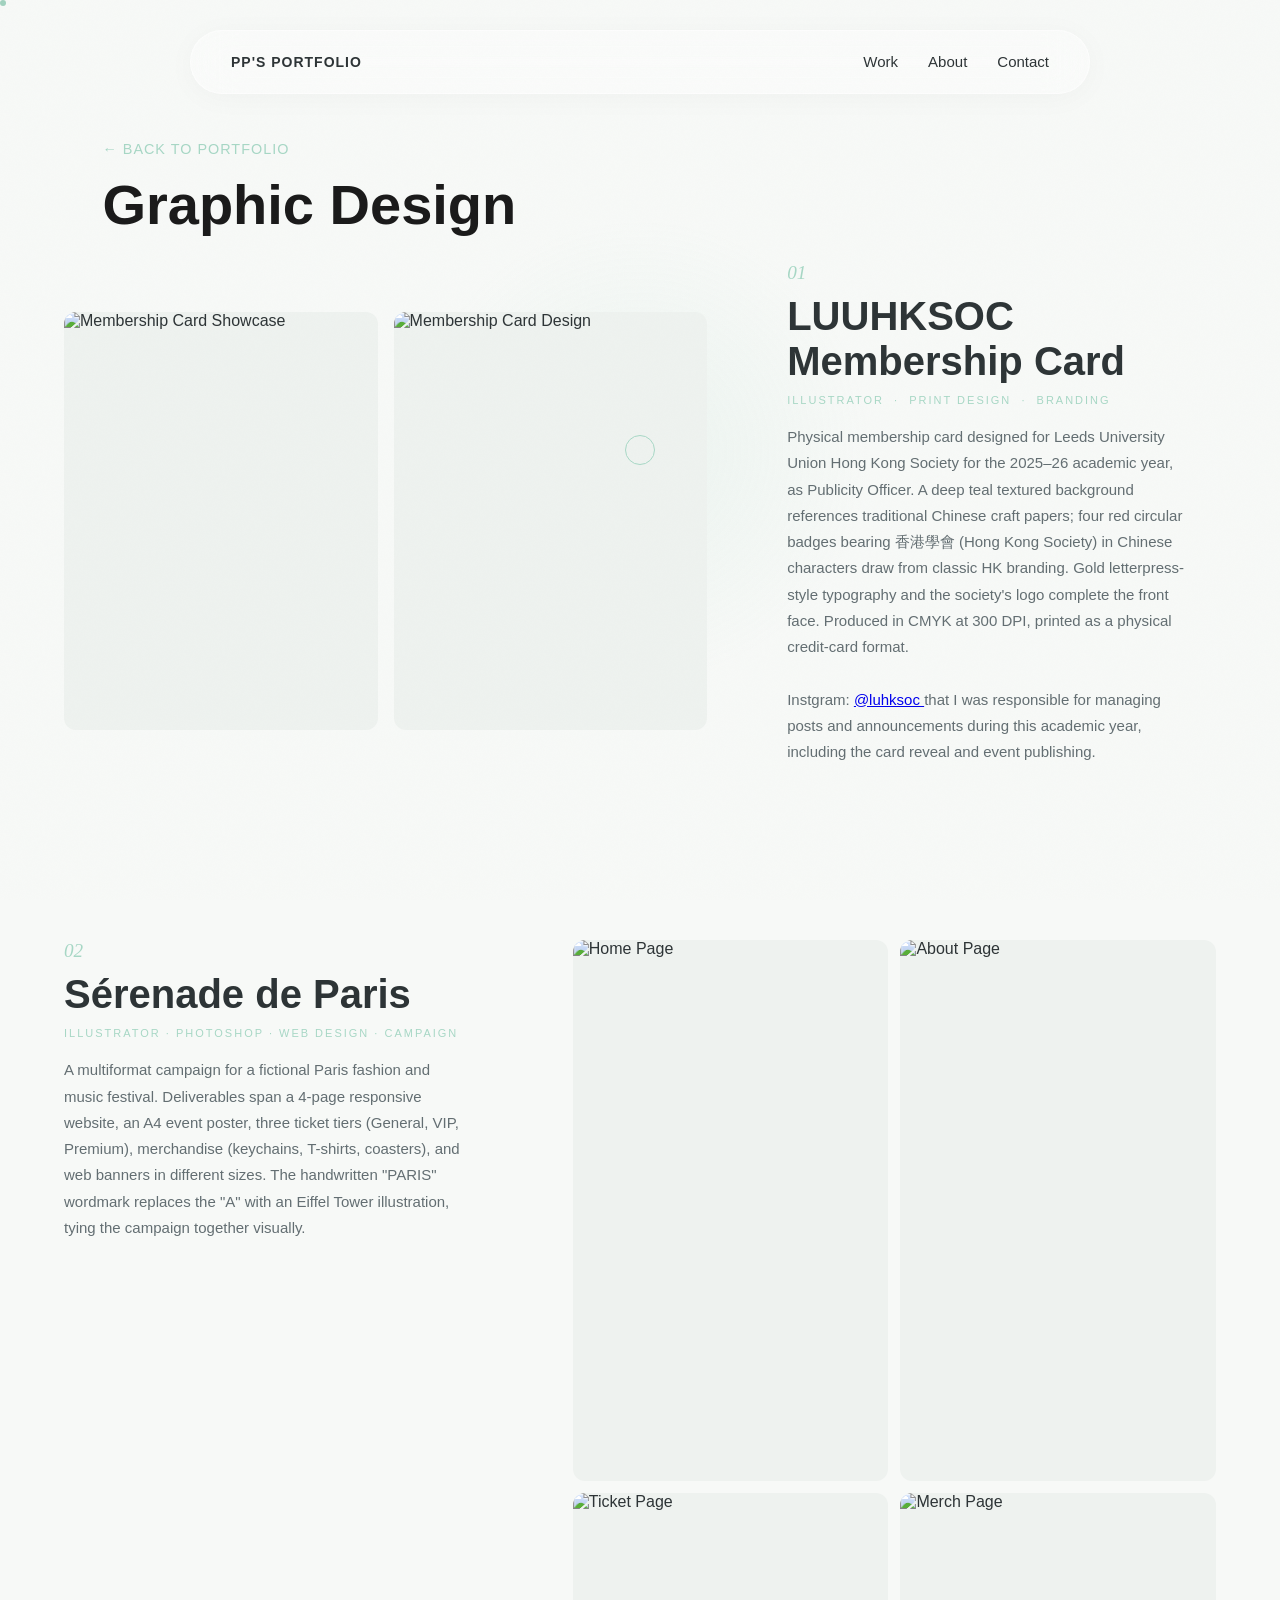
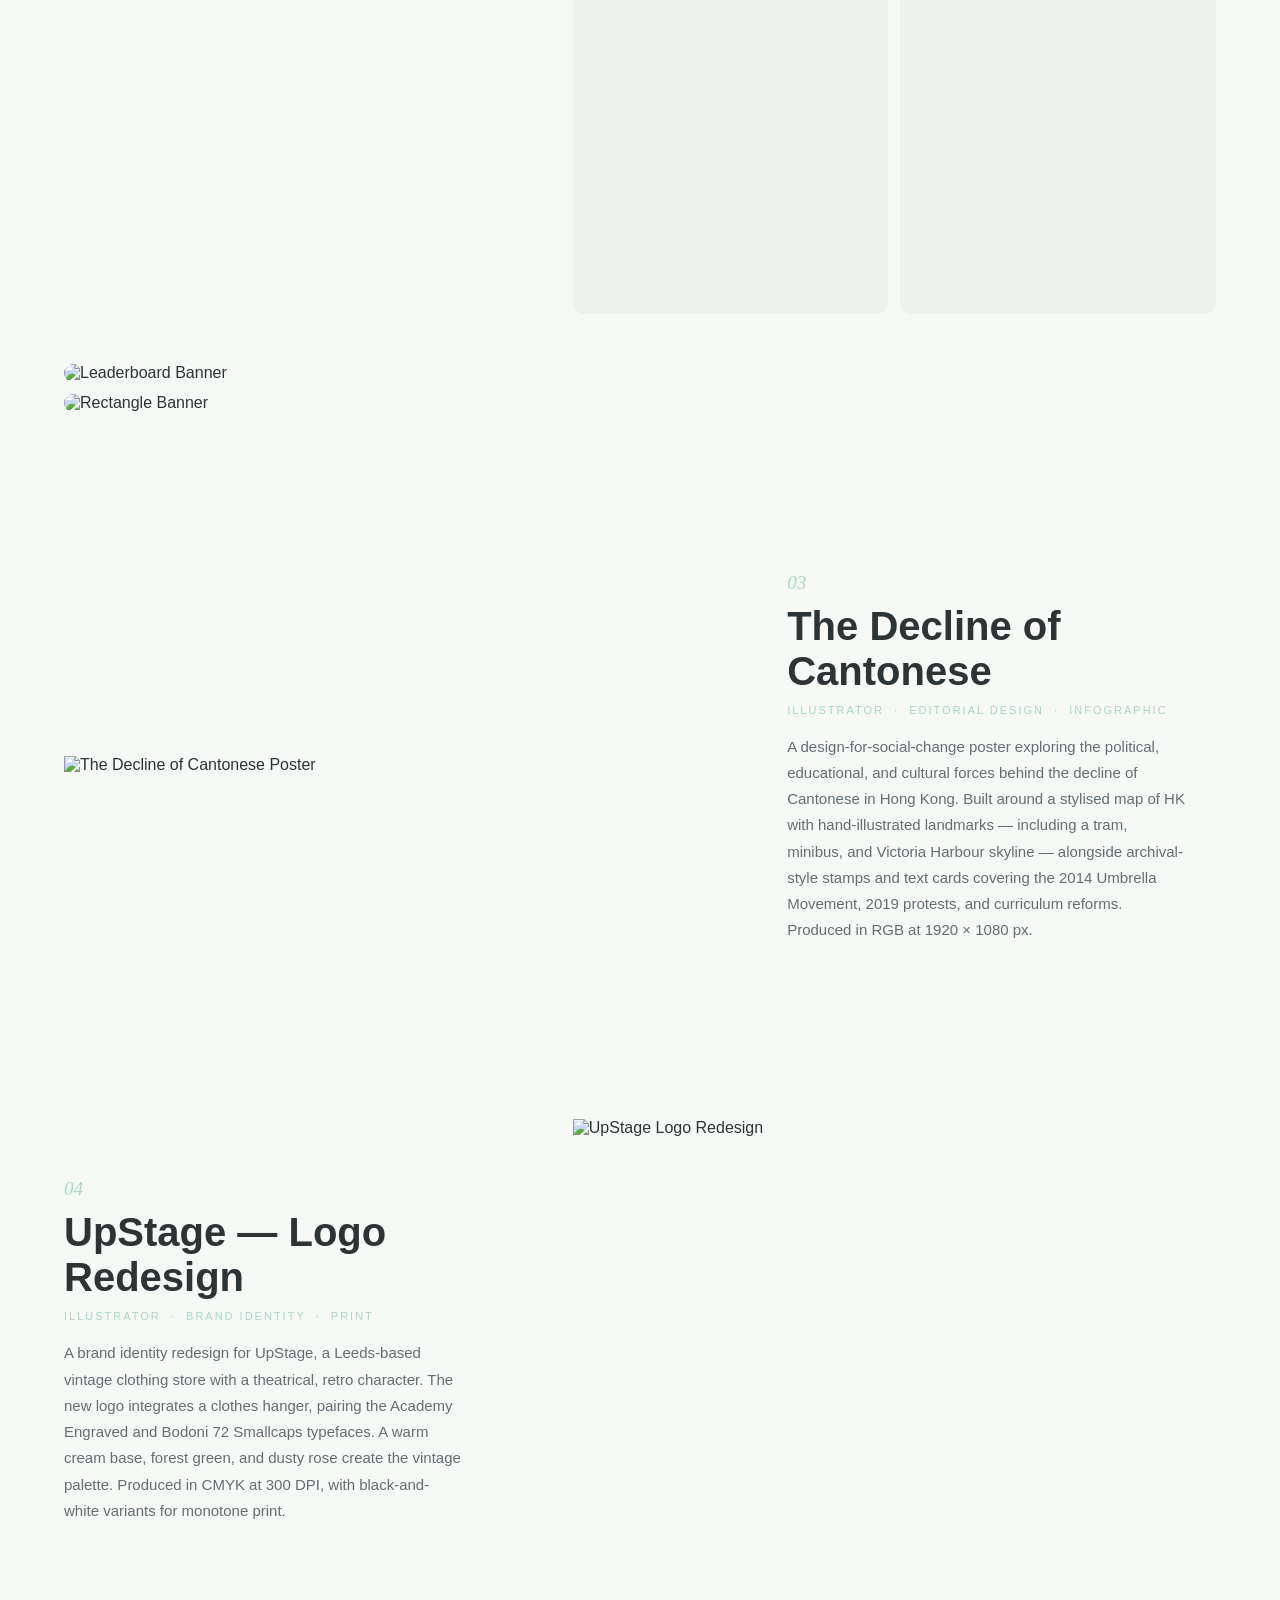
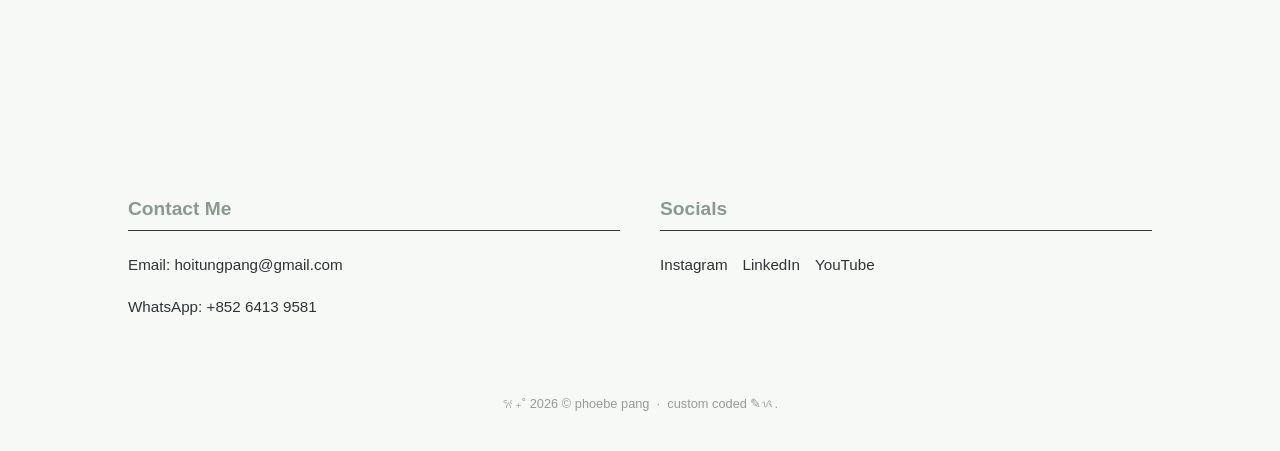
==== graphic-design.html @ 283bd174 "Add files via upload" ====
<!doctype html>
<html lang="zh-Hant">
  <head>
    <meta charset="UTF-8" />
    <meta name="viewport" content="width=device-width, initial-scale=1.0" />
    <title>Graphic Design | PP's Portfolio</title>
    <link rel="preconnect" href="https://fonts.googleapis.com" />
    <link rel="preconnect" href="https://fonts.gstatic.com" crossorigin />
    <link
      href="https://fonts.googleapis.com/css2?family=Fraunces:ital,opsz,wght@0,9..144,700;0,9..144,900;1,9..144,400;1,9..144,700&display=swap"
      rel="stylesheet"
    />
    <link rel="stylesheet" href="style.css" />
    <style>
      /* ── 此頁面專用樣式 ── */

      .entry-tags {
        font-size: 11px;
        letter-spacing: 2px;
        text-transform: uppercase;
        color: #a7d7c5;
        margin: 8px 0 18px 0;
        font-weight: 500;
      }

      .entry-desc {
        font-size: 15px;
        line-height: 1.75;
        color: #636e72;
        max-width: 400px;
      }

      .entry-image {
        cursor: zoom-in;
      }

      /* ── Sérenade de Paris ── */
      .graphic-entry-campaign {
        display: flex;
        flex-direction: column;
        gap: 50px;
      }

      .campaign-top {
        display: grid;
        grid-template-columns: 1fr 1.5fr;
        gap: 80px;
        align-items: start;
      }

      .campaign-grid {
        display: grid;
        grid-template-columns: repeat(2, 1fr);
        gap: 12px;
      }

      .campaign-grid-item {
        overflow: hidden;
        border-radius: 12px;
        cursor: zoom-in;
        background: #eef2ef;
        transition:
          transform 0.4s cubic-bezier(0.16, 1, 0.3, 1),
          box-shadow 0.4s ease;
      }

      .campaign-grid-item:hover {
        transform: translateY(-4px) scale(1.01);
        box-shadow: 0 12px 30px rgba(0, 0, 0, 0.1);
      }

      .campaign-grid-item img {
        width: 100%;
        height: 100%;
        object-fit: cover;
        display: block;
      }

      .campaign-banners {
        display: flex;
        flex-direction: column;
        gap: 12px;
      }

      .banner-item {
        border-radius: 12px;
        overflow: hidden;
        cursor: zoom-in;
        transition: transform 0.3s ease;
      }

      .banner-item:hover {
        transform: scale(1.01);
      }

      .banner-item img {
        width: 100%;
        display: block;
        object-fit: cover;
      }

      /* ── 雙圖橫排（Membership Card）── */
      .dual-image {
        display: grid;
        grid-template-columns: 1fr 1fr;
        gap: 16px;
      }

      .dual-image .campaign-grid-item {
        aspect-ratio: 3 / 4;
      }

      .graphic-list {
        gap: 160px;
      }

      /* ── Lightbox ── */
      #lightbox {
        display: none;
        position: fixed;
        inset: 0;
        background: rgba(0, 0, 0, 0.96);
        backdrop-filter: blur(16px);
        z-index: 9998;
        justify-content: center;
        align-items: center;
      }

      #lightbox img {
        max-width: 88vw;
        max-height: 88vh;
        border-radius: 12px;
        object-fit: contain;
        box-shadow: 0 24px 60px rgba(0, 0, 0, 0.5);
      }

      .lightbox-close {
        position: absolute;
        top: 28px;
        right: 36px;
        font-size: 36px;
        color: rgba(255, 255, 255, 0.7);
        cursor: pointer;
        line-height: 1;
        transition: color 0.2s;
      }

      .lightbox-close:hover {
        color: #a7d7c5;
      }

      @media (max-width: 768px) {
        .campaign-top {
          grid-template-columns: 1fr;
          gap: 30px;
        }
        .campaign-grid {
          grid-template-columns: 1fr 1fr;
        }
        .dual-image {
          grid-template-columns: 1fr;
        }
        .graphic-list {
          gap: 80px;
        }
      }
    </style>
  </head>
  <body>
    <div class="cursor-dot"></div>
    <div class="cursor-outline"></div>
    <div class="ambient-glow"></div>

    <!-- Lightbox -->
    <div id="lightbox" onclick="if (event.target === this) closeLightbox();">
      <span class="lightbox-close" onclick="closeLightbox()">×</span>
      <img id="lightbox-img" src="" alt="" />
    </div>

    <!-- 導航欄 -->
    <nav class="glass-nav">
      <a href="index.html" class="logo">PP'S PORTFOLIO</a>
      <ul class="nav-links">
        <li><a href="index.html#work">Work</a></li>
        <li><a href="index.html#about">About</a></li>
        <li><a href="graphic-design.html#contact">Contact</a></li>
      </ul>
    </nav>

    <!-- 頁面標題 -->
    <header class="detail-header">
      <a href="index.html" class="back-btn">← Back to Portfolio</a>
      <h1 class="compact-title">Graphic Design</h1>
    </header>

    <!-- 作品列表 -->
    <main class="gallery-container">
      <div class="graphic-list">
        <!-- ═══ 01: LUUHKSOC Membership Card ═══ -->
        <!-- reverse class + dual-image first → 圖左文右 -->
        <div class="graphic-entry reverse" data-reveal data-reveal-delay="0.05">
          <div class="dual-image">
            <div
              class="campaign-grid-item"
              onclick="openLightbox('assets/Membership_Card_Showcase.png')"
            >
              <img
                src="assets/Membership_Card_Showcase.png"
                alt="Membership Card Showcase"
              />
            </div>
            <div
              class="campaign-grid-item"
              onclick="openLightbox('assets/Membership_Card_Design.png')"
            >
              <img
                src="assets/Membership_Card_Design.png"
                alt="Membership Card Design"
              />
            </div>
          </div>
          <div class="entry-text">
            <span class="entry-num">01</span>
            <h3>LUUHKSOC Membership Card</h3>
            <p class="entry-tags">
              Illustrator &nbsp;·&nbsp; Print Design &nbsp;·&nbsp; Branding
            </p>
            <p class="entry-desc">
              Physical membership card designed for Leeds University Union Hong
              Kong Society for the 2025–26 academic year, as Publicity Officer.
              A deep teal textured background references traditional Chinese
              craft papers; four red circular badges bearing 香港學會 (Hong Kong
              Society) in Chinese characters draw from classic HK branding. Gold
              letterpress-style typography and the society's logo complete the
              front face. Produced in CMYK at 300 DPI, printed as a physical
              credit-card format. <br />
              <br />
              Instgram:
              <a
                href="https://www.instagram.com/luhksoc?utm_source=ig_web_button_share_sheet&igsh=ZDNlZDc0MzIxNw=="
                target="_blank"
                rel="noopener"
                >@luhksoc </a
              >that I was responsible for managing posts and announcements
              during this academic year, including the card reveal and event
              publishing.
            </p>
          </div>
        </div>

        <!-- ═══ 02: Sérenade de Paris — Multiformat Campaign ═══ -->
        <div
          class="graphic-entry-campaign"
          data-reveal
          data-reveal-delay="0.05"
        >
          <div class="campaign-top">
            <div class="entry-text">
              <span class="entry-num">02</span>
              <h3>Sérenade de Paris</h3>
              <p class="entry-tags">
                Illustrator · Photoshop · Web Design · Campaign
              </p>
              <p class="entry-desc">
                A multiformat campaign for a fictional Paris fashion and music
                festival. Deliverables span a 4-page responsive website, an A4
                event poster, three ticket tiers (General, VIP, Premium),
                merchandise (keychains, T-shirts, coasters), and web banners in
                different sizes. The handwritten "PARIS" wordmark replaces the
                "A" with an Eiffel Tower illustration, tying the campaign
                together visually.
              </p>
            </div>

            <div class="campaign-grid">
              <div
                class="campaign-grid-item"
                style="aspect-ratio: 683/1170"
                onclick="openLightbox('assets/Website_Page_1.png')"
              >
                <img src="assets/Website_Page_1.png" alt="Home Page" />
              </div>
              <div
                class="campaign-grid-item"
                style="aspect-ratio: 683/1170"
                onclick="openLightbox('assets/Website_Page_2.png')"
              >
                <img src="assets/Website_Page_2.png" alt="About Page" />
              </div>
              <div
                class="campaign-grid-item"
                style="aspect-ratio: 3/4"
                onclick="openLightbox('assets/Website_Page_3.png')"
              >
                <img src="assets/Website_Page_3.png" alt="Ticket Page" />
              </div>
              <div
                class="campaign-grid-item"
                style="aspect-ratio: 3/4"
                onclick="openLightbox('assets/Website_Page_4.png')"
              >
                <img src="assets/Website_Page_4.png" alt="Merch Page" />
              </div>
            </div>
          </div>

          <div class="campaign-banners">
            <div
              class="banner-item"
              onclick="openLightbox('assets/Web_Banner_3.png')"
            >
              <img src="assets/Web_Banner_3.png" alt="Leaderboard Banner" />
            </div>
            <div
              class="banner-item"
              onclick="openLightbox('assets/Web_Banner_2.png')"
            >
              <img src="assets/Web_Banner_2.png" alt="Rectangle Banner" />
            </div>
          </div>
        </div>

        <!-- ═══ 03: The Decline of Cantonese ═══ -->
        <!-- 原圖是直幅 1840×2600，用 aspect-ratio:auto + object-fit:contain 顯示完整 -->
        <div class="graphic-entry reverse" data-reveal data-reveal-delay="0.05">
          <div
            class="entry-image"
            style="
              aspect-ratio: auto;
              max-width: 100%;
              background: transparent;
              overflow: visible;
            "
            onclick="openLightbox('assets/The_Decline_of_Cantonese_Poster.jpg')"
          >
            <img
              src="assets/The_Decline_of_Cantonese_Poster.jpg"
              alt="The Decline of Cantonese Poster"
              style="
                width: 100%;
                height: auto;
                object-fit: contain;
                display: block;
              "
            />
          </div>
          <div class="entry-text">
            <span class="entry-num">03</span>
            <h3>The Decline of Cantonese</h3>
            <p class="entry-tags">
              Illustrator &nbsp;·&nbsp; Editorial Design &nbsp;·&nbsp;
              Infographic
            </p>
            <p class="entry-desc">
              A design-for-social-change poster exploring the political,
              educational, and cultural forces behind the decline of Cantonese
              in Hong Kong. Built around a stylised map of HK with
              hand-illustrated landmarks — including a tram, minibus, and
              Victoria Harbour skyline — alongside archival-style stamps and
              text cards covering the 2014 Umbrella Movement, 2019 protests, and
              curriculum reforms. Produced in RGB at 1920 × 1080 px.
            </p>
          </div>
        </div>

        <!-- ═══ 04: UpStage Logo Redesign ═══ -->
        <!-- 透明底 logo：移除背景色和邊框，aspect-ratio 1/1 配合圓形設計 -->
        <div class="graphic-entry" data-reveal>
          <div class="entry-text">
            <span class="entry-num">04</span>
            <h3>UpStage — Logo Redesign</h3>
            <p class="entry-tags">
              Illustrator &nbsp;·&nbsp; Brand Identity &nbsp;·&nbsp; Print
            </p>
            <p class="entry-desc">
              A brand identity redesign for UpStage, a Leeds-based vintage
              clothing store with a theatrical, retro character. The new logo
              integrates a clothes hanger, pairing the Academy Engraved and
              Bodoni 72 Smallcaps typefaces. A warm cream base, forest green,
              and dusty rose create the vintage palette. Produced in CMYK at 300
              DPI, with black-and-white variants for monotone print.
            </p>
          </div>
          <div
            class="entry-image"
            style="
              aspect-ratio: 1/1;
              background: transparent;
              border: none;
              max-width: 480px;
            "
            onclick="openLightbox('assets/UpStage_Logo_Redesign.png')"
          >
            <img
              src="assets/UpStage_Logo_Redesign.png"
              alt="UpStage Logo Redesign"
              style="object-fit: contain"
            />
          </div>
        </div>
      </div>
    </main>

    <!-- Footer -->
    <footer class="minimal-footer" id="contact">
      <div class="footer-container">
        <div class="footer-column">
          <h3 class="footer-title">Contact Me</h3>
          <div class="footer-line"></div>
          <p>
            Email:
            <a href="mailto:hoitungpang@gmail.com">hoitungpang@gmail.com</a>
          </p>
          <p>WhatsApp: <a href="tel:+85264139581">+852 6413 9581</a></p>
        </div>
        <div class="footer-column">
          <h3 class="footer-title">Socials</h3>
          <div class="footer-line"></div>
          <div class="social-icons">
            <a href="https://instagram.com/phoebepangs">Instagram</a>
            <a href="https://www.linkedin.com/in/phoebe-pangs">LinkedIn</a>
            <a href="https://www.youtube.com/@phoebepaang">YouTube</a>
          </div>
        </div>
      </div>
      <div class="footer-copyright">
        𐙚₊˚ 2026 © phoebe pang &nbsp;·&nbsp; custom coded ✎ᝰ.
      </div>
    </footer>

    <script src="script.js"></script>
  </body>
</html>
---- style.css ----
/* ================================================================
   STYLE.CSS — Phoebe Pang Portfolio
   包含：主頁樣式 + 詳細頁樣式 + 動畫效果
   主色：#a7d7c5（薄荷綠）/ 背景：#f7f9f7
================================================================ */

/* ────────────────────────────────────────────────────────────
   CSS 全域變數
──────────────────────────────────────────────────────────── */
:root {
  --green: #a7d7c5;
  --green-soft: rgba(167, 215, 197, 0.2);
  --green-dim: rgba(167, 215, 197, 0.12);
  --bg: #f7f9f7;
  --bg-white: #ffffff;
  --text: #2d3436;
  --text-light: #636e72;
  --text-muted: #b2bec3;
  --radius-card: 24px;
  --radius-pill: 100px;
  --ease-spring: cubic-bezier(0.16, 1, 0.3, 1);
}

/* ────────────────────────────────────────────────────────────
   重置與基礎
──────────────────────────────────────────────────────────── */
*,
*::before,
*::after {
  box-sizing: border-box;
}

html,
body {
  cursor: none;
  margin: 0;
  overflow-x: hidden;
}

body {
  background-color: var(--bg);
  font-family: -apple-system, BlinkMacSystemFont, "Segoe UI", sans-serif;
  color: var(--text);
}

img,
video {
  max-width: 100%;
  height: auto;
  object-fit: cover;
}

/* 全頁噪點紋理疊加（非常淡，增加紙質感） */
body::after {
  content: "";
  position: fixed;
  inset: 0;
  pointer-events: none;
  z-index: 9997;
  opacity: 0.018;
  background-image: url("data:image/svg+xml,%3Csvg viewBox='0 0 256 256' xmlns='http://www.w3.org/2000/svg'%3E%3Cfilter id='noise'%3E%3CfeTurbulence type='fractalNoise' baseFrequency='0.9' numOctaves='4' stitchTiles='stitch'/%3E%3C/filter%3E%3Crect width='100%25' height='100%25' filter='url(%23noise)'/%3E%3C/svg%3E");
  background-size: 180px 180px;
}

/* ────────────────────────────────────────────────────────────
   自訂鼠標
──────────────────────────────────────────────────────────── */

/* 內層實心點 */
.cursor-dot {
  width: 6px;
  height: 6px;
  background-color: var(--green);
  position: fixed;
  top: 0;
  left: 0;
  pointer-events: none;
  z-index: 10002;
  border-radius: 50%;
  mix-blend-mode: multiply;
  transition:
    transform 0.15s ease,
    width 0.3s ease,
    height 0.3s ease;
}

/* 外層平滑圓環 */
.cursor-outline {
  width: 30px;
  height: 30px;
  border: 1.5px solid var(--green);
  position: fixed;
  top: 0;
  left: 0;
  pointer-events: none;
  z-index: 10001;
  border-radius: 50%;
  transform: translate(-50%, -50%);
  transition:
    width 0.3s ease,
    height 0.3s ease,
    background-color 0.3s ease,
    border 0.3s ease;
}

/* Hover 連結時：圓環放大 */
.cursor-active,
body.cursor-on-link .cursor-outline {
  width: 52px;
  height: 52px;
  background: rgba(167, 215, 197, 0.12);
  border-color: rgba(167, 215, 197, 0.7);
}

/* Hover 連結時：內點縮小消失 */
body.cursor-on-link .cursor-dot {
  transform: translate(0, 0) scale(0);
}

/* Lightbox 開啟時：強制鼠標可見 */
body.cursor-bright .cursor-dot,
body.cursor-bright .cursor-outline {
  display: block !important;
  visibility: visible !important;
  opacity: 1 !important;
  mix-blend-mode: normal !important;
  z-index: 10005 !important;
}

body.cursor-bright .cursor-dot {
  background-color: var(--green) !important;
  box-shadow: 0 0 15px var(--green) !important;
}

body.cursor-bright .cursor-outline {
  border: 2px solid var(--green) !important;
  background-color: rgba(167, 215, 197, 0.3) !important;
}

/* ────────────────────────────────────────────────────────────
   環境光暈（跟隨鼠標移動的淡綠光）
──────────────────────────────────────────────────────────── */
.ambient-glow {
  position: fixed;
  width: 480px;
  height: 480px;
  border-radius: 50%;
  background: radial-gradient(
    circle,
    rgba(167, 215, 197, 0.13) 0%,
    transparent 68%
  );
  pointer-events: none;
  z-index: 0;
  transform: translate(-50%, -50%);
  top: 50%;
  left: 50%;
  transition:
    top 0.9s var(--ease-spring),
    left 0.9s var(--ease-spring);
}

/* ────────────────────────────────────────────────────────────
   導航欄
──────────────────────────────────────────────────────────── */
.glass-nav {
  position: fixed;
  top: 30px;
  left: 50%;
  transform: translateX(-50%);
  width: 85%;
  max-width: 900px;
  height: 64px;
  display: flex;
  align-items: center;
  justify-content: space-between;
  padding: 0 40px;
  border-radius: var(--radius-pill);
  background: rgba(255, 255, 255, 0.4);
  backdrop-filter: blur(20px);
  -webkit-backdrop-filter: blur(20px);
  border: 1px solid rgba(255, 255, 255, 0.5);
  box-shadow: 0 4px 30px rgba(0, 0, 0, 0.03);
  z-index: 1000;
  transition:
    box-shadow 0.4s ease,
    background 0.4s ease;
}

/* Logo */
.logo {
  font-weight: 700;
  letter-spacing: 1px;
  font-size: 14px;
  text-decoration: none;
  color: inherit;
}

/* 導航連結清單 */
.nav-links {
  display: flex;
  gap: 30px;
  list-style: none;
  margin: 0;
  padding: 0;
}

.nav-links a {
  text-decoration: none;
  color: var(--text);
  font-weight: 500;
  font-size: 15px;
  transition: color 0.3s ease;
}

.nav-links a:hover {
  color: var(--green);
}

/* ────────────────────────────────────────────────────────────
   主角區 (Hero)
──────────────────────────────────────────────────────────── */
.hero {
  height: 100vh;
  min-height: 560px; /* 最小高度，確保手機不會太扁 */
  position: relative;
  overflow: hidden;
  display: flex;
  flex-direction: column;
  justify-content: center;
  align-items: center;
  text-align: center;
  padding-top: 100px;
  padding-bottom: 60px; /* 底部留空給 scroll hint */
}

/* 超大背景裝飾字（outline 透明感） */
.hero-bg-text {
  position: absolute;
  font-family: "Fraunces", Georgia, serif;
  font-size: clamp(90px, 17vw, 200px);
  font-weight: 900;
  font-style: italic;
  color: transparent;
  -webkit-text-stroke: 1.5px rgba(167, 215, 197, 0.18);
  top: 50%;
  left: 50%;
  transform: translate(-50%, -50%);
  white-space: nowrap;
  pointer-events: none;
  user-select: none;
  letter-spacing: -0.01em;
  z-index: 0;
}

/* Hero 主內容區 */
.hero-content {
  position: relative;
  z-index: 1;
}

/* 小眉頭文字 */
.hero-eyebrow {
  font-size: 11px;
  letter-spacing: 3px;
  text-transform: uppercase;
  color: var(--green);
  margin: 0 0 28px 0;
  position: relative;
  z-index: 1;
}

/* 姓名大標題（Fraunces 展示字體） */
.hero-name {
  font-family: "Fraunces", Georgia, serif;
  font-size: clamp(4rem, 9vw, 8rem);
  font-weight: 900;
  line-height: 0.92;
  letter-spacing: -0.03em;
  margin: 0 0 32px 0;
  position: relative;
  z-index: 1;
  color: #1a1a1a;
}

.hero-name .name-plain {
  display: block;
}

/* Pang：斜體綠色 */
.hero-name .name-italic {
  display: block;
  font-style: italic;
  color: var(--green);
}

/* 副標題技能列表 */
.hero-sub {
  font-size: 13px;
  letter-spacing: 1.5px;
  color: #888;
  text-transform: uppercase;
  position: relative;
  z-index: 1;
  margin: 0;
}

/* Scroll 指示器（hero 底部） */
.scroll-hint {
  position: absolute;
  bottom: 40px;
  left: 50%;
  transform: translateX(-50%);
  display: flex;
  flex-direction: column;
  align-items: center;
  gap: 10px;
  z-index: 1;
}

.scroll-hint span {
  font-size: 9px;
  letter-spacing: 3px;
  text-transform: uppercase;
  color: var(--text-muted);
}

/* 脈動細線 */
.scroll-line {
  width: 1px;
  height: 50px;
  background: linear-gradient(to bottom, var(--green), transparent);
  animation: scroll-pulse 2s ease-in-out infinite;
}

@keyframes scroll-pulse {
  0%,
  100% {
    opacity: 0.4;
    transform: scaleY(1);
  }
  50% {
    opacity: 1;
    transform: scaleY(1.1);
  }
}

/* ────────────────────────────────────────────────────────────
   浮動裝飾粒子
──────────────────────────────────────────────────────────── */
.floating-shapes {
  position: absolute;
  inset: 0;
  pointer-events: none;
  z-index: 0;
  overflow: hidden;
}

.shape {
  position: absolute;
  border-radius: 50%;
  opacity: 0;
}

/* 實心圓點 */
.shape.dot {
  background: rgba(167, 215, 197, 0.55);
  animation: float-drift-dot linear infinite;
}

/* 空心圓環 */
.shape.ring {
  border: 1.5px solid rgba(167, 215, 197, 0.38);
  background: transparent;
  animation: float-drift-ring linear infinite;
}

/* ✦ 星號符號 */
.shape.plus {
  font-size: 10px;
  color: rgba(167, 215, 197, 0.45);
  border-radius: 0;
  background: none;
  animation: float-drift-plus linear infinite;
  font-family: sans-serif;
  line-height: 1;
}

@keyframes float-drift-dot {
  0% {
    opacity: 0;
    transform: translateY(20px) scale(0.6);
  }
  15% {
    opacity: 0.8;
  }
  85% {
    opacity: 0.6;
  }
  100% {
    opacity: 0;
    transform: translateY(-80px) scale(1);
  }
}

@keyframes float-drift-ring {
  0% {
    opacity: 0;
    transform: translateY(0px) rotate(0deg) scale(0.7);
  }
  20% {
    opacity: 0.7;
  }
  80% {
    opacity: 0.5;
  }
  100% {
    opacity: 0;
    transform: translateY(-100px) rotate(180deg) scale(1.1);
  }
}

@keyframes float-drift-plus {
  0% {
    opacity: 0;
    transform: translateY(15px) rotate(0deg);
  }
  20% {
    opacity: 0.7;
  }
  80% {
    opacity: 0.5;
  }
  100% {
    opacity: 0;
    transform: translateY(-70px) rotate(90deg);
  }
}

/* ────────────────────────────────────────────────────────────
   Hero 入場動畫（.fade-up 類）
──────────────────────────────────────────────────────────── */
.fade-up {
  opacity: 0;
  transform: translateY(28px);
  animation: fade-up-in 0.8s var(--ease-spring) forwards;
  animation-delay: var(--delay, 0s);
}

@keyframes fade-up-in {
  to {
    opacity: 1;
    transform: translateY(0);
  }
}

/* ────────────────────────────────────────────────────────────
   Marquee 字幕帶（Hero 下方）
──────────────────────────────────────────────────────────── */
.marquee-strip {
  overflow: hidden;
  padding: 18px 0;
  background: rgba(167, 215, 197, 0.06);
  border-top: 1px solid rgba(167, 215, 197, 0.2);
  border-bottom: 1px solid rgba(167, 215, 197, 0.2);
  position: relative;
  z-index: 2;
}

.marquee-track {
  display: flex;
  width: 100%;
  overflow: hidden;
}

.marquee-inner {
  display: flex;
  align-items: center;
  gap: 40px;
  white-space: nowrap;
  animation: marquee-scroll 28s linear infinite;
  flex-shrink: 0;
}

.marquee-inner span {
  font-size: 10px;
  letter-spacing: 3px;
  text-transform: uppercase;
  color: var(--green);
  font-weight: 500;
}

.marquee-inner .dot-sep {
  font-size: 7px;
  opacity: 0.6;
  letter-spacing: 0;
}

/* Hover 時暫停 */
.marquee-strip:hover .marquee-inner {
  animation-play-state: paused;
}

@keyframes marquee-scroll {
  0% {
    transform: translateX(0);
  }
  100% {
    transform: translateX(-50%);
  }
}

/* ────────────────────────────────────────────────────────────
   滾動顯現動畫（IntersectionObserver 加上 .revealed 類）
──────────────────────────────────────────────────────────── */
[data-reveal] {
  opacity: 0;
  transform: translateY(36px);
  transition:
    opacity 0.75s var(--ease-spring),
    transform 0.75s var(--ease-spring);
  transition-delay: var(--reveal-delay, 0s);
}

[data-reveal].revealed {
  opacity: 1;
  transform: translateY(0);
}

/* ────────────────────────────────────────────────────────────
   作品區
──────────────────────────────────────────────────────────── */
.work-section {
  padding: 80px 18%;
  max-width: 1200px;
  margin: 0 auto;
  background-color: var(--bg);
}

/* 2 欄網格 */
.work-grid {
  display: grid;
  grid-template-columns: repeat(2, 1fr);
  gap: 60px 80px;
}

/* 專案圖片容器 */
.project-image {
  position: relative;
  width: 100%;
  aspect-ratio: 1 / 1;
  background: #eef2ef;
  overflow: hidden;
  border-radius: var(--radius-card);
  transition: all 0.6s var(--ease-spring);
}

/* 圖片：填滿容器不變形 */
.project-image img {
  width: 100%;
  height: 100%;
  object-fit: cover;
  display: block;
  transition: transform 0.7s var(--ease-spring);
}

/* Hover 時圖片放大 */
.project-card:hover .project-image img {
  transform: scale(1.07);
}

/* Hover overlay（"View Project →" 文字浮現） */
.card-overlay {
  position: absolute;
  inset: 0;
  background: rgba(167, 215, 197, 0.18);
  backdrop-filter: blur(3px);
  -webkit-backdrop-filter: blur(3px);
  display: flex;
  align-items: flex-end;
  padding: 24px;
  opacity: 0;
  transform: translateY(6px);
  transition:
    opacity 0.35s ease,
    transform 0.35s ease;
  border-radius: var(--radius-card);
}

.card-overlay span {
  color: #fff;
  font-size: 12px;
  letter-spacing: 2px;
  text-transform: uppercase;
  font-weight: 600;
  text-shadow: 0 1px 8px rgba(0, 0, 0, 0.2);
}

.project-card:hover .card-overlay {
  opacity: 1;
  transform: translateY(0);
}

/* 玻璃數字標籤 */
.glass-tag {
  position: absolute;
  top: 20px;
  right: 20px;
  padding: 7px 14px;
  background: rgba(255, 255, 255, 0.55);
  backdrop-filter: blur(12px);
  -webkit-backdrop-filter: blur(12px);
  border: 1px solid rgba(255, 255, 255, 0.85);
  border-radius: 50px;
  font-family: "Fraunces", serif;
  font-style: italic;
  font-size: 13px;
  color: #2d3436; /* 深色文字，淺色深色圖片都清晰 */
  font-weight: 600;
  box-shadow: 0 2px 12px rgba(0, 0, 0, 0.08); /* 輕微陰影增加層次感 */
}

/* 專案連結（包含已點擊過的狀態） */
.project-card,
.project-card:visited {
  text-decoration: none;
  color: inherit;
  display: block;
}

/* 專案資訊文字 */
.project-info p {
  font-size: 11px;
  letter-spacing: 1px;
  text-transform: uppercase;
  color: #aaa;
  margin: 12px 0 4px 0;
}

.project-info h3 {
  font-size: 1.1rem;
  font-weight: 700;
  margin: 0;
  color: var(--green);
  transition: color 0.3s ease;
}

.project-card:hover .project-info h3 {
  color: #89bfa9;
}

/* ────────────────────────────────────────────────────────────
   關於我
──────────────────────────────────────────────────────────── */
.about-section {
  padding: 150px 10%;
  background-color: var(--bg-white);
  position: relative;
  overflow: hidden;
}

/* 裝飾圓環（右上） */
.about-section::before {
  content: "";
  position: absolute;
  width: 350px;
  height: 350px;
  border-radius: 50%;
  border: 1px solid rgba(167, 215, 197, 0.12);
  top: -80px;
  right: -80px;
  pointer-events: none;
}

/* 裝飾圓環（左下） */
.about-section::after {
  content: "";
  position: absolute;
  width: 200px;
  height: 200px;
  border-radius: 50%;
  border: 1px solid rgba(167, 215, 197, 0.08);
  bottom: 60px;
  left: 5%;
  pointer-events: none;
}

/* 左右兩欄佈局 */
.about-container {
  display: grid;
  grid-template-columns: 1.2fr 0.8fr;
  gap: 100px;
  align-items: start;
}

/* [ About Me ] 標籤 */
.section-tag {
  font-size: 14px;
  color: var(--green);
  letter-spacing: 3px;
  margin-bottom: 40px;
  font-weight: 400;
}

/* 主要介紹文字 */
.main-bio {
  font-size: 32px;
  line-height: 1.4;
  font-weight: 500;
  margin-bottom: 30px;
  color: var(--text);
}

/* 詳細介紹段落 */
.sub-bio {
  font-size: 18px;
  line-height: 1.8;
  color: var(--text-light);
  max-width: 500px;
}

/* 技能/教育詳情群組 */
.detail-group {
  margin-bottom: 50px;
}

.detail-group h4 {
  font-size: 12px;
  text-transform: uppercase;
  letter-spacing: 2px;
  border-bottom: 1px solid #eee;
  padding-bottom: 10px;
  margin-bottom: 20px;
  color: var(--text-muted);
}

.detail-group ul {
  list-style: none;
  padding: 0;
}

.detail-group li,
.detail-group p {
  font-size: 16px;
  margin-bottom: 10px;
  color: var(--text);
}

/* ────────────────────────────────────────────────────────────
   頁腳
──────────────────────────────────────────────────────────── */
.minimal-footer {
  background-color: var(--bg);
  padding: 80px 10% 40px 10%;
  position: relative;
}

/* 兩欄並排 */
.footer-container {
  display: flex;
  justify-content: space-between;
  flex-wrap: wrap;
  gap: 40px;
}

.footer-column {
  flex: 1;
  min-width: 250px;
}

.footer-title {
  color: #8a9a8e;
  font-size: 1.2rem;
  font-weight: 700;
  margin-bottom: 10px;
}

/* 標題下方黑線 */
.footer-line {
  width: 100%;
  height: 1px;
  background-color: #333;
  margin-bottom: 20px;
}

.footer-column p,
.footer-column a {
  color: var(--text);
  text-decoration: none;
  line-height: 1.8;
  font-size: 0.95rem;
}

.footer-column a:hover {
  color: var(--green);
  transition: color 0.3s;
}

/* 社交媒體連結橫排 */
.social-icons {
  display: flex;
  gap: 15px;
  font-size: 1.5rem;
}

/* 版權聲明 */
.footer-copyright {
  margin-top: 60px;
  text-align: center;
  font-size: 0.8rem;
  color: #999;
}

/* ================================================================
   以下為詳細頁面樣式（video / programming / graphic / photo）
================================================================ */

/* ────────────────────────────────────────────────────────────
   詳細頁通用佈局
──────────────────────────────────────────────────────────── */

/* 頁面頂部標題區（避開固定導航欄） */
.detail-header {
  padding-top: 140px;
  padding-left: 8%;
  padding-right: 8%;
  margin-bottom: 25px;
}

/* 返回按鈕 */
.back-btn {
  text-decoration: none;
  color: var(--green);
  font-size: 0.9rem;
  text-transform: uppercase;
  letter-spacing: 1px;
  display: inline-block;
  margin-bottom: 15px;
  transition: transform 0.3s;
}

.back-btn:hover {
  transform: translateX(-5px);
}

/* 頁面大標題 */
.compact-title {
  font-size: clamp(2rem, 5vw, 3.5rem);
  font-weight: 800;
  margin: 0;
  color: #1a1a1a;
}

/* 作品集容器（所有詳細頁共用） */
.gallery-container {
  max-width: 1400px;
  margin: 0 auto;
  padding: 0 5% 100px 5%;
  width: 100%;
  box-sizing: border-box;
}

/* ────────────────────────────────────────────────────────────
   影片頁
──────────────────────────────────────────────────────────── */

/* 影片網格（自動填充，最小 320px） */
.video-grid {
  display: grid;
  grid-template-columns: repeat(auto-fill, minmax(320px, 1fr));
  gap: 40px;
}

.video-item {
  cursor: pointer;
}

/* 影片預覽方塊 */
.small-preview {
  position: relative;
  width: 100%;
  aspect-ratio: 16 / 9;
  background: #000;
  border-radius: 20px;
  overflow: hidden;
  transition: transform 0.5s cubic-bezier(0.2, 1, 0.3, 1);
}

.small-preview video {
  width: 100%;
  height: 100%;
  object-fit: cover;
  opacity: 0.9;
}

.video-item:hover .small-preview {
  transform: scale(1.03) translateY(-5px);
}

/* 播放提示（Hover 時出現） */
.play-hint {
  position: absolute;
  top: 50%;
  left: 50%;
  transform: translate(-50%, -50%);
  background: rgba(167, 215, 197, 0.9);
  backdrop-filter: blur(5px);
  color: white;
  padding: 8px 20px;
  border-radius: 30px;
  font-size: 0.8rem;
  font-weight: 600;
  opacity: 0;
  transition: opacity 0.3s;
}

.video-item:hover .play-hint {
  opacity: 1;
}

/* 影片標題和說明 */
.video-meta {
  margin-top: 15px;
}

.video-meta h3 {
  font-size: 1.1rem;
  margin: 0;
  font-weight: 600;
}

.video-meta p {
  font-size: 0.85rem;
  color: #888;
  margin-top: 5px;
}

/* ────────────────────────────────────────────────────────────
   Lightbox（影片 / 圖片放大查看）
──────────────────────────────────────────────────────────── */
.lightbox {
  display: none;
  position: fixed;
  top: 0;
  left: 0;
  width: 100%;
  height: 100%;
  background: rgba(0, 0, 0, 0.98);
  backdrop-filter: blur(15px);
  z-index: 9998;
  justify-content: center;
  align-items: center;
}

.lightbox video,
.lightbox img {
  width: 80%;
  max-height: 80vh;
  border-radius: 15px;
  box-shadow: 0 20px 50px rgba(0, 0, 0, 0.5);
  object-fit: contain;
}

/* 關閉按鈕 */
.close-lightbox {
  position: absolute;
  top: 30px;
  right: 40px;
  color: white;
  font-size: 40px;
  cursor: pointer;
  line-height: 1;
}

/* ────────────────────────────────────────────────────────────
   UI/UX / Programming 頁
──────────────────────────────────────────────────────────── */
.interface-grid {
  display: grid;
  grid-template-columns: repeat(auto-fill, minmax(400px, 1fr));
  gap: 50px;
}

/* 專案卡片 */
.ui-card {
  background: var(--bg-white);
  border-radius: 16px;
  overflow: hidden;
  box-shadow: 0 10px 30px rgba(0, 0, 0, 0.05);
  transition: 0.4s cubic-bezier(0.16, 1, 0.3, 1);
  border: 1px solid #eee;
}

.ui-card:hover {
  transform: translateY(-10px);
  box-shadow: 0 30px 60px rgba(167, 215, 197, 0.2);
}

/* 模擬瀏覽器頂欄 */
.browser-bar {
  background: #f1f1f1;
  padding: 10px 15px;
  display: flex;
  gap: 6px;
}

.browser-bar .dot {
  width: 10px;
  height: 10px;
  border-radius: 50%;
}

.dot.red {
  background: #ff5f56;
}
.dot.yellow {
  background: #ffbd2e;
}
.dot.green {
  background: #27c93f;
}

/* 預覽圖區域 */
.ui-preview {
  position: relative;
  width: 100%;
  aspect-ratio: 4 / 3;
  overflow: hidden;
  background: #eef2ef;
}

.ui-preview img {
  width: 100%;
  height: 100%;
  object-fit: cover;
  transition: transform 0.6s;
}

.ui-card:hover .ui-preview img {
  transform: scale(1.04);
}

/* 技術標籤（Hover 時浮現） */
.tech-tags {
  position: absolute;
  bottom: 20px;
  left: 20px;
  display: flex;
  gap: 10px;
  opacity: 0;
  transform: translateY(10px);
  transition: 0.3s;
}

.ui-card:hover .tech-tags {
  opacity: 1;
  transform: translateY(0);
}

.tech-tags span {
  background: rgba(255, 255, 255, 0.9);
  backdrop-filter: blur(5px);
  padding: 4px 12px;
  border-radius: 50px;
  font-size: 12px;
  font-weight: 600;
  color: var(--text);
}

/* 專案說明文字 */
.ui-info {
  padding: 25px;
}

.ui-info h3 {
  margin: 0 0 10px 0;
  font-size: 1.25rem;
}

.ui-info p {
  color: var(--text-light);
  font-size: 0.95rem;
  line-height: 1.6;
}

/* ────────────────────────────────────────────────────────────
   平面設計頁
──────────────────────────────────────────────────────────── */

/* 作品列表（縱向排列，間距大） */
.graphic-list {
  display: flex;
  flex-direction: column;
  gap: 200px;
}

/* 每個作品：左文右圖 或 左圖右文 */
.graphic-entry {
  display: grid;
  grid-template-columns: 1fr 1.5fr;
  gap: 80px;
  align-items: center;
}

.graphic-entry.reverse {
  grid-template-columns: 1.5fr 1fr;
}

/* 作品編號（斜體） */
.entry-num {
  font-family: serif;
  font-style: italic;
  font-size: 1.2rem;
  color: var(--green);
}

/* 作品標題 */
.entry-text h3 {
  font-size: 2.5rem;
  font-weight: 700;
  margin: 10px 0;
}

/* 圖片框（限制比例） */
.entry-image {
  width: 100%;
  max-width: 600px;
  aspect-ratio: 4 / 3;
  overflow: hidden;
  background: #eee;
  margin-left: auto;
}

.entry-image img {
  width: 100%;
  height: 100%;
  object-fit: cover;
  display: block;
}

/* 非 reverse 時靠左對齊 */
.graphic-entry:not(.reverse) .entry-image {
  margin-left: 0;
  margin-right: auto;
}

/* ────────────────────────────────────────────────────────────
   攝影 / 模特頁
──────────────────────────────────────────────────────────── */

/* 3 欄豎屏網格 */
.photo-portrait-grid {
  display: grid;
  grid-template-columns: repeat(3, 1fr);
  gap: 30px;
  width: 100%;
}

/* 單張照片卡片 */
.photo-card-v {
  display: flex;
  flex-direction: column;
  cursor: pointer;
  transition: transform 0.5s ease;
}

.photo-card-v:hover {
  transform: translateY(-10px);
}

/* 豎屏比例框 */
.photo-card-v .img-box {
  width: 100%;
  aspect-ratio: 3 / 4;
  overflow: hidden;
  background-color: #eee;
  border-radius: 4px;
}

.photo-card-v .img-box img {
  width: 100%;
  height: 100%;
  object-fit: cover;
  object-position: center;
  transition: transform 0.8s var(--ease-spring);
}

.photo-card-v:hover .img-box img {
  transform: scale(1.05);
}

/* 圖片下方標記（編號 + 標籤） */
.photo-meta {
  display: flex;
  justify-content: space-between;
  margin-top: 15px;
  padding: 0 5px;
}

.photo-meta .id,
.photo-meta .tag {
  font-size: 11px;
  color: #888;
  letter-spacing: 1px;
  text-transform: uppercase;
}

/* 橫屏照片：佔滿整行 */
.photo-card-v.wide {
  grid-column: span 3;
}

.photo-card-v.wide .img-box {
  aspect-ratio: 16 / 9;
}

/* ================================================================
   貼紙系統（.sticker）
   用法：<img class="sticker" src="stickers/xxx.png" style="--x:80%; --y:30%; --rot:12deg; --size:120px;">
================================================================ */

/* 貼紙容器（放在 .hero 或任意 section 內，position:relative） */
.sticker-layer {
  position: absolute;
  inset: 0;
  pointer-events: none; /* 貼紙不阻擋點擊 */
  z-index: 1;
  overflow: hidden;
}

/* 單張貼紙 */
.sticker {
  position: absolute;
  width: calc(
    var(--size, 100px) * var(--size-scale, 1)
  ); /* --size-scale 可在 media query 覆蓋 */
  height: auto;
  left: var(--x, 50%); /* 用 CSS 變數控制水平位置 */
  top: var(--y, 50%); /* 用 CSS 變數控制垂直位置 */
  transform: rotate(var(--rot, 0deg));
  pointer-events: auto; /* 允許 hover */
  cursor: default;
  user-select: none;
  filter: drop-shadow(0 4px 12px rgba(0, 0, 0, 0.12));
  transition:
    transform 0.3s cubic-bezier(0.16, 1, 0.3, 1),
    filter 0.3s ease;
  /* JS 會自動套上 sticker-float 動畫 */
}

/* Hover 時貼紙放大一點 */
.sticker:hover {
  filter: drop-shadow(0 8px 20px rgba(0, 0, 0, 0.18));
  z-index: 10;
  transform: rotate(var(--rot, 0deg)) scale(1.08);
}

/* 貼紙漂浮關鍵幀（JS 動態套用） */
@keyframes sticker-float {
  from {
    transform: rotate(var(--rot, 0deg)) translateY(0px);
  }
  to {
    transform: rotate(calc(var(--rot, 0deg) + var(--float-rot, 2deg)))
      translateY(var(--float-y, -8px));
  }
}

/* ================================================================
   響應式佈局
================================================================ */

@media (max-width: 768px) {
  /* 導航欄縮小 */
  .glass-nav {
    width: 92%;
    padding: 0 20px;
    height: 56px;
    top: 15px;
  }

  .nav-links {
    gap: 15px;
  }

  .nav-links a {
    font-size: 13px;
  }

  /* Hero 字體縮小 */
  .hero-name {
    font-size: clamp(2.2rem, 11vw, 3.8rem);
  }

  .hero-bg-text {
    font-size: 18vw;
  }

  /* 貼紙縮小（透過 scale 變數，比 !important 更可靠） */
  :root {
    --size-scale: 0.55;
  }

  .scroll-hint {
    bottom: 20px;
  }

  /* 手機上隱藏浮動粒子和環境光（不影響觸控體驗） */
  .floating-shapes .shape {
    display: none;
  }

  .ambient-glow {
    display: none;
  }

  /* 作品區單欄 */
  .work-grid {
    grid-template-columns: 1fr;
    gap: 40px;
  }

  .work-section {
    padding: 60px 5%;
  }

  /* 關於我單欄 */
  .about-container {
    grid-template-columns: 1fr;
    gap: 40px;
  }

  /* 詳細頁標題區縮小 */
  .detail-header {
    padding-top: 100px;
    padding-left: 5%;
    padding-right: 5%;
  }

  .compact-title {
    font-size: 2rem;
  }

  /* 影片頁單欄 */
  .video-grid {
    grid-template-columns: 1fr;
    gap: 30px;
  }

  /* UI 頁單欄 */
  .interface-grid {
    grid-template-columns: 1fr;
    gap: 30px;
  }

  /* 平面設計頁單欄 */
  .graphic-entry,
  .graphic-entry.reverse {
    grid-template-columns: 1fr;
    gap: 20px;
  }

  .entry-image {
    order: -1;
    max-width: 100%;
    aspect-ratio: auto;
  }

  .entry-text h3 {
    font-size: 1.8rem;
  }

  .graphic-list {
    gap: 80px;
  }

  /* 攝影頁單欄 */
  .photo-portrait-grid {
    grid-template-columns: 1fr;
    gap: 40px;
  }

  .photo-card-v.wide {
    grid-column: span 1;
  }

  .gallery-container {
    padding: 0 8% 60px 8%;
  }
}

@media (max-width: 768px) {
  img.sticker {
    width: 65px !important;
    max-width: 65px !important;
    height: auto !important;
  }
}
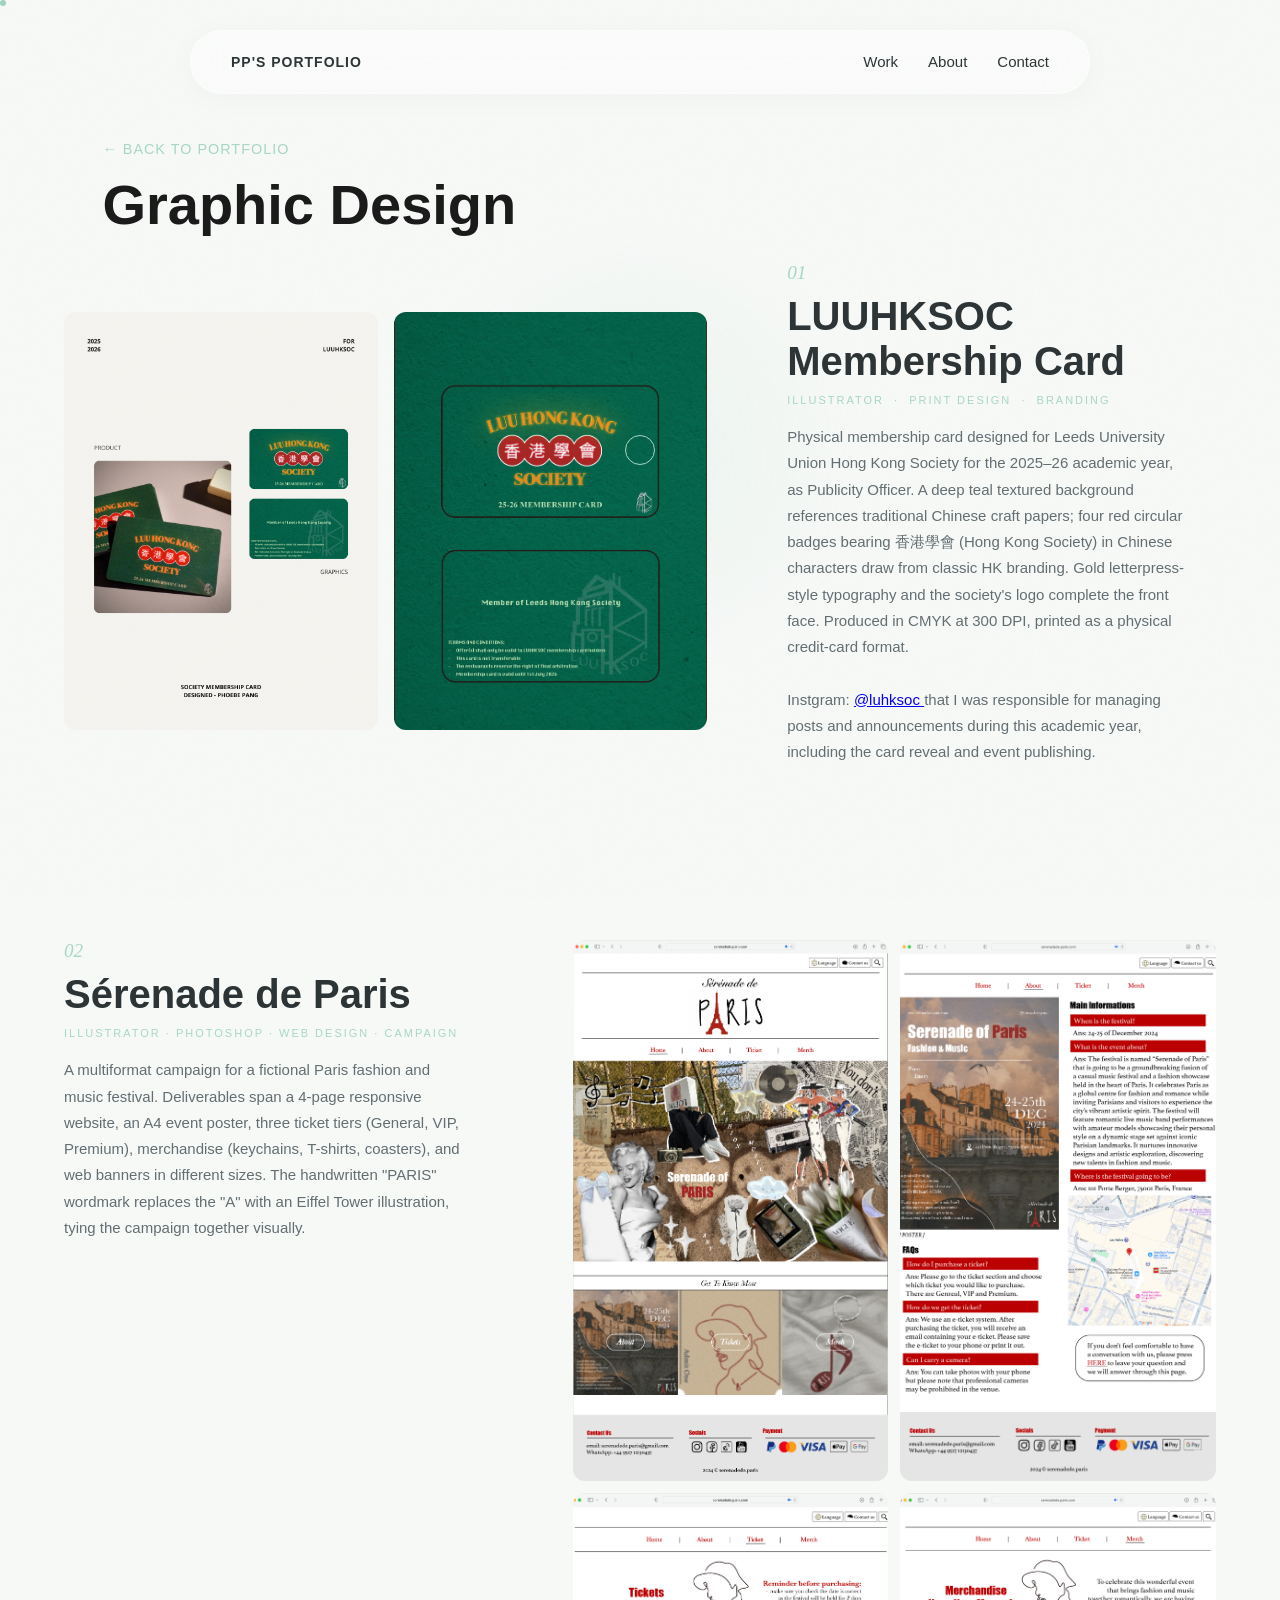
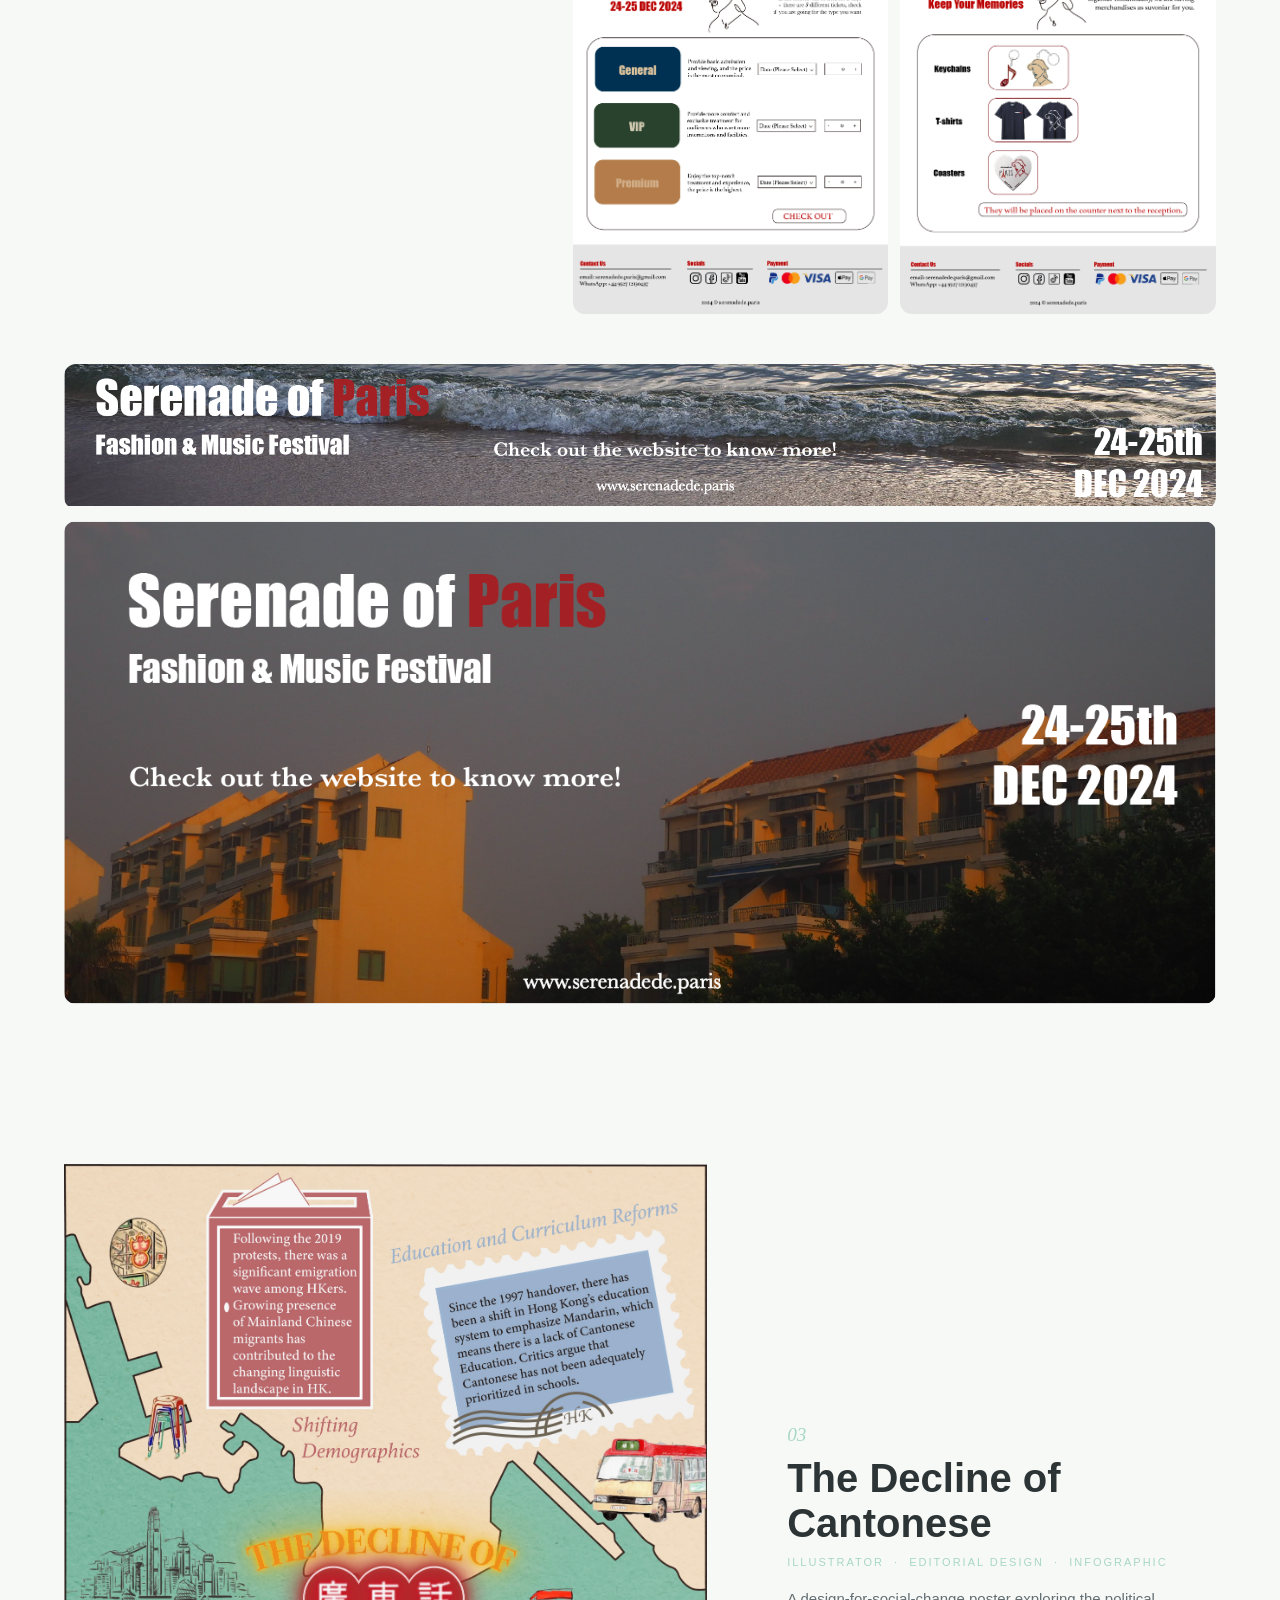
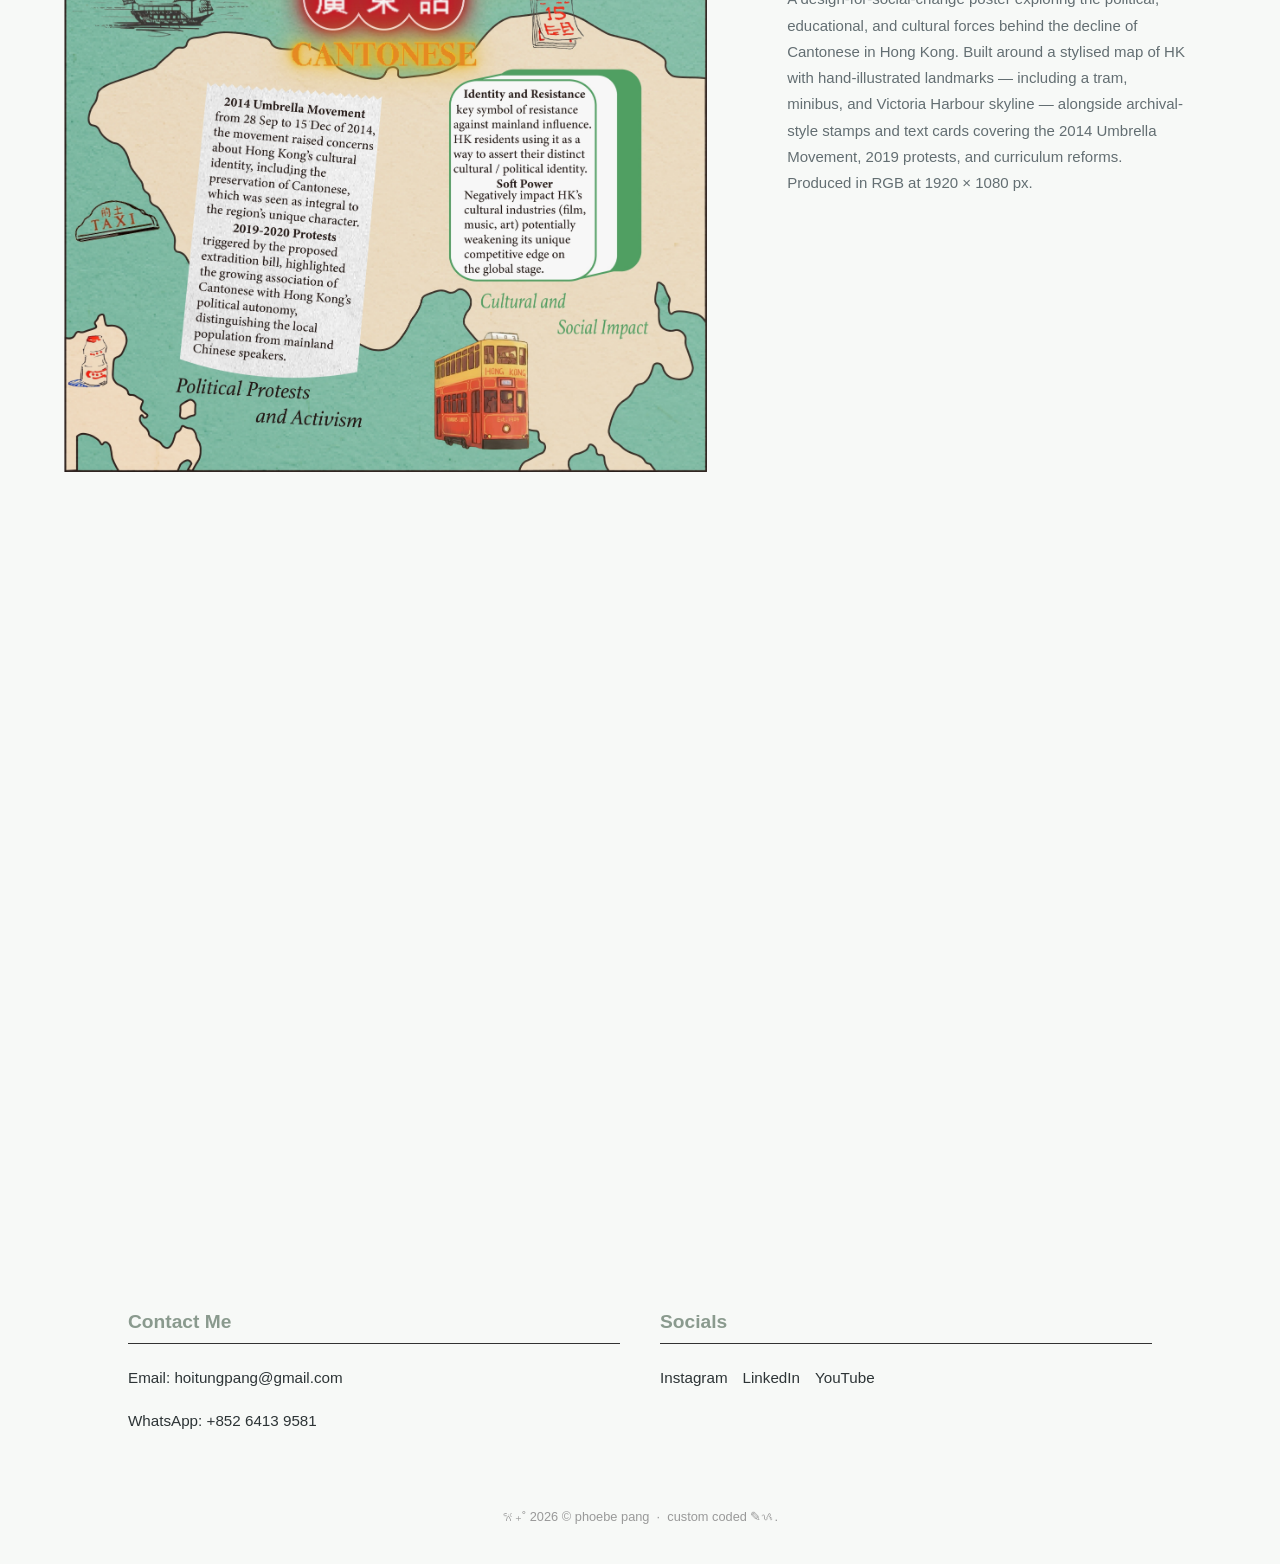
==== commit f665f716: "Add files via upload" ====
--- a/graphic-design.html
+++ b/graphic-design.html
@@ -4,6 +4,8 @@
     <meta charset="UTF-8" />
     <meta name="viewport" content="width=device-width, initial-scale=1.0" />
     <title>Graphic Design | PP's Portfolio</title>
+
+    <link rel="icon" type="image/jpg" href="assets/logo.JPG">
     <link rel="preconnect" href="https://fonts.googleapis.com" />
     <link rel="preconnect" href="https://fonts.gstatic.com" crossorigin />
     <link
